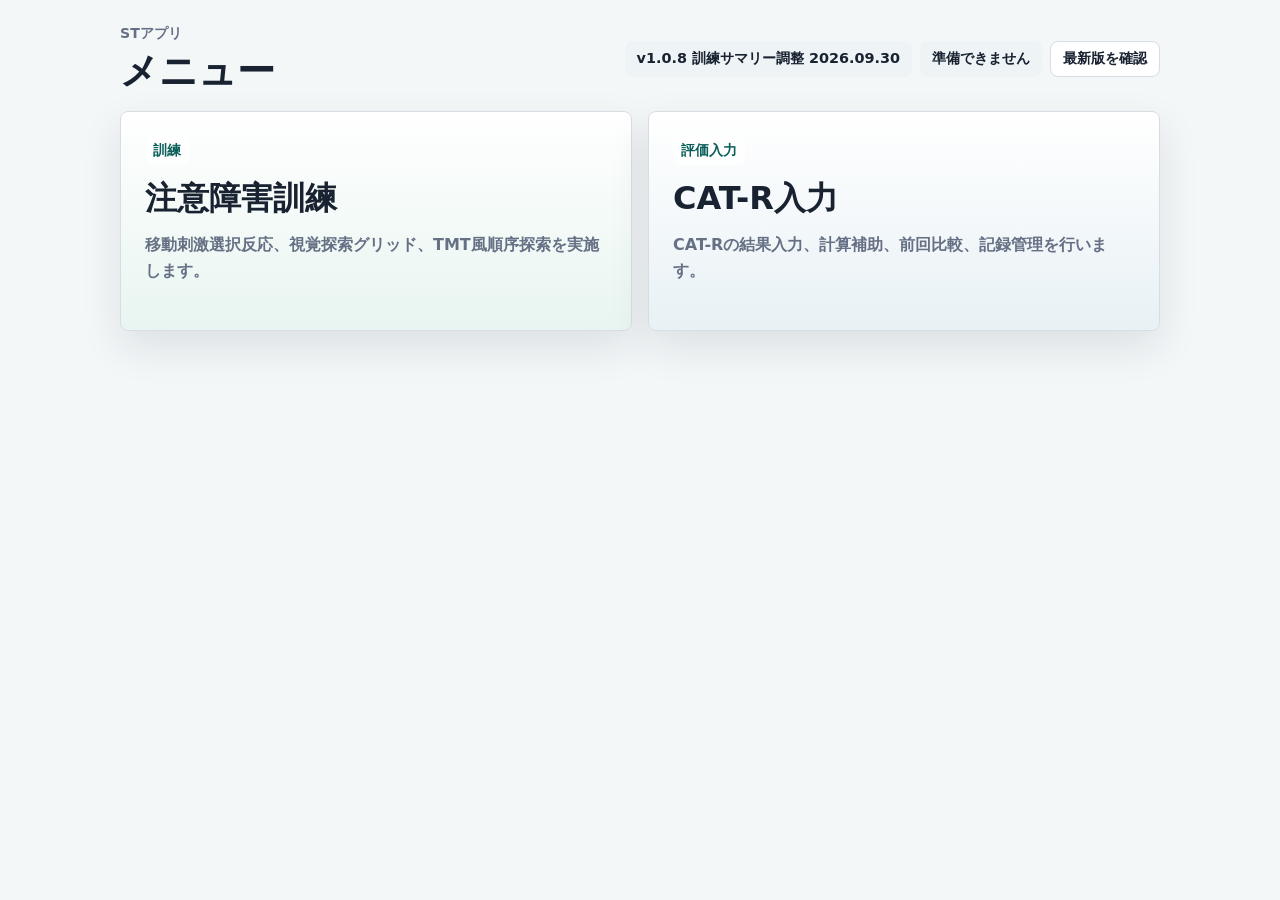
==== index.html @ 5bb5e6d0 "Publish ST app" ====
<!doctype html>
<html lang="ja">
  <head>
    <meta charset="utf-8">
    <meta name="viewport" content="width=device-width, initial-scale=1, viewport-fit=cover">
    <meta name="theme-color" content="#0f766e">
    <meta name="apple-mobile-web-app-capable" content="yes">
    <meta name="apple-mobile-web-app-title" content="STアプリ">
    <meta name="apple-mobile-web-app-status-bar-style" content="default">
    <meta name="description" content="STで使用する注意訓練と評価入力をまとめたローカルWebアプリ">
    <link rel="manifest" href="./manifest.webmanifest">
    <link rel="icon" href="./icon.svg" type="image/svg+xml">
    <link rel="apple-touch-icon" href="./icon.svg">
    <title>STアプリ</title>
    <link rel="stylesheet" href="./styles.css?v=st-suite-guidance-20260930-1">
  </head>
  <body>
    <div class="app-shell">
      <header class="app-header">
        <div>
          <p class="eyebrow">STアプリ</p>
          <h1>メニュー</h1>
        </div>
        <div class="status-area" aria-live="polite">
          <span id="app-version" class="status-pill">v1.0.8</span>
          <span id="offline-status" class="status-pill">オフライン確認中</span>
          <button id="update-app-button" type="button" class="secondary-action">最新版を確認</button>
        </div>
      </header>

      <main class="app-menu" aria-label="アプリ一覧">
        <a class="app-card app-card--attention" href="./st-attention-training-v0.1/index.html">
          <span class="app-card__tag">訓練</span>
          <strong>注意障害訓練</strong>
          <span>移動刺激選択反応、視覚探索グリッド、TMT風順序探索を実施します。</span>
        </a>

        <a class="app-card app-card--catr" href="./cat-r-input-app-v0.1/index.html">
          <span class="app-card__tag">評価入力</span>
          <strong>CAT-R入力</strong>
          <span>CAT-Rの結果入力、計算補助、前回比較、記録管理を行います。</span>
        </a>
      </main>
    </div>

    <script src="./version.js?v=st-suite-guidance-20260930-1"></script>
    <script src="./app.js?v=st-suite-guidance-20260930-1"></script>
  </body>
</html>
---- styles.css ----
:root {
  color-scheme: light;
  --bg: #f4f7f8;
  --panel: #ffffff;
  --text: #182230;
  --muted: #667085;
  --line: #d6dde3;
  --primary: #0f766e;
  --primary-strong: #0b5f59;
  --blue: #164b66;
  --blue-soft: #e8f1f5;
  --green-soft: #e8f5f1;
  --amber-soft: #fff4df;
  --shadow: 0 16px 40px rgba(24, 34, 48, 0.10);
  --radius: 8px;
}

* {
  box-sizing: border-box;
}

html {
  min-height: 100%;
  -webkit-text-size-adjust: 100%;
}

body {
  margin: 0;
  min-height: 100vh;
  min-height: 100dvh;
  background: var(--bg);
  color: var(--text);
  font-family: system-ui, -apple-system, BlinkMacSystemFont, "Segoe UI", sans-serif;
  letter-spacing: 0;
  overscroll-behavior: none;
}

button,
a {
  -webkit-tap-highlight-color: transparent;
  touch-action: manipulation;
}

button {
  border: 0;
  cursor: pointer;
  font: inherit;
}

button:focus-visible,
a:focus-visible {
  outline: 3px solid #f2b84b;
  outline-offset: 2px;
}

.app-shell {
  width: min(1040px, calc(100% - 32px));
  min-height: 100vh;
  min-height: 100dvh;
  margin: 0 auto;
  padding: max(24px, env(safe-area-inset-top)) max(0px, env(safe-area-inset-right)) max(24px, env(safe-area-inset-bottom)) max(0px, env(safe-area-inset-left));
}

.app-header {
  display: flex;
  align-items: center;
  justify-content: space-between;
  gap: 16px;
  margin-bottom: 18px;
}

.app-header h1 {
  margin: 0;
  font-size: clamp(1.8rem, 3vw, 2.5rem);
  line-height: 1.15;
}

.eyebrow {
  margin: 0 0 6px;
  color: var(--muted);
  font-size: 0.88rem;
  font-weight: 800;
}

.status-area {
  min-width: 0;
  display: flex;
  flex-wrap: wrap;
  align-items: center;
  justify-content: flex-end;
  gap: 8px;
}

.status-pill {
  display: inline-flex;
  min-height: 36px;
  align-items: center;
  padding: 0 12px;
  border-radius: var(--radius);
  background: #eef4f6;
  color: var(--text);
  font-size: 0.9rem;
  font-weight: 800;
  white-space: nowrap;
}

.secondary-action {
  min-height: 36px;
  padding: 0 12px;
  border: 1px solid var(--line);
  border-radius: var(--radius);
  background: #fff;
  color: var(--text);
  font-size: 0.9rem;
  font-weight: 800;
}

.secondary-action:hover {
  border-color: var(--primary);
}

.secondary-action:disabled {
  cursor: not-allowed;
  opacity: 0.55;
}

.app-menu {
  display: grid;
  grid-template-columns: repeat(2, minmax(0, 1fr));
  gap: 16px;
}

.app-card {
  min-width: 0;
  min-height: 220px;
  display: grid;
  align-content: start;
  gap: 14px;
  padding: 24px;
  border: 1px solid var(--line);
  border-radius: var(--radius);
  background: var(--panel);
  color: var(--text);
  text-decoration: none;
  box-shadow: var(--shadow);
}

.app-card:hover {
  border-color: var(--primary);
}

.app-card--attention {
  background: linear-gradient(180deg, #fff 0%, var(--green-soft) 100%);
}

.app-card--catr {
  background: linear-gradient(180deg, #fff 0%, var(--blue-soft) 100%);
}

.app-card__tag {
  width: fit-content;
  padding: 5px 8px;
  border-radius: var(--radius);
  background: rgba(255, 255, 255, 0.78);
  color: var(--primary-strong);
  font-size: 0.88rem;
  font-weight: 900;
}

.app-card strong {
  color: var(--text);
  font-size: clamp(1.45rem, 2.5vw, 2rem);
  line-height: 1.2;
}

.app-card span:last-child {
  color: var(--muted);
  font-size: 1rem;
  font-weight: 750;
  line-height: 1.65;
}

@media (max-width: 760px) {
  .app-shell {
    width: min(100% - 20px, 1040px);
    padding-top: max(16px, env(safe-area-inset-top));
    padding-bottom: max(16px, env(safe-area-inset-bottom));
  }

  .app-header {
    align-items: flex-start;
    flex-direction: column;
  }

  .status-area {
    width: 100%;
    justify-content: flex-start;
  }

  .app-menu {
    grid-template-columns: 1fr;
  }

  .app-card {
    min-height: 168px;
    padding: 18px;
  }
}
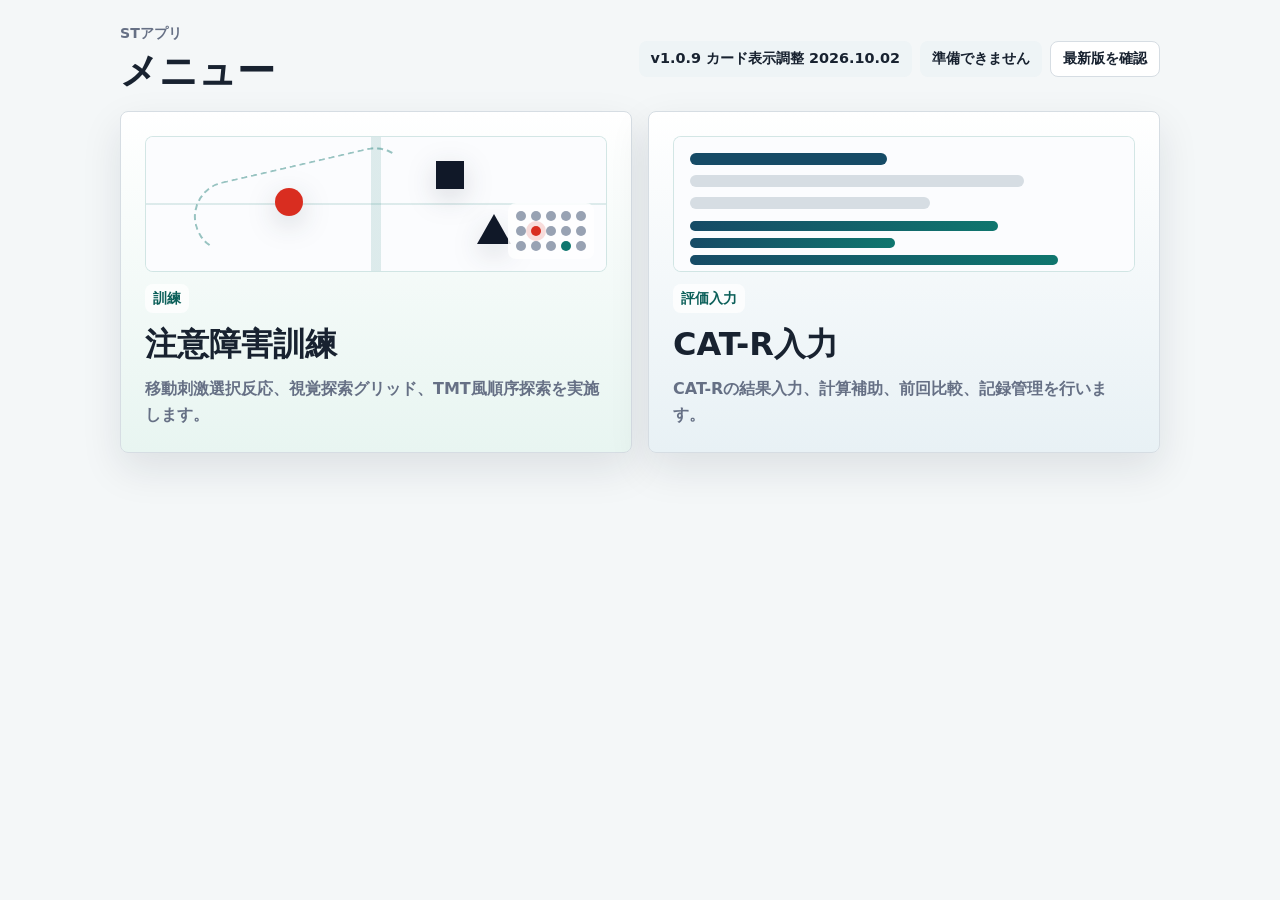
==== commit 9b3c6456: "Add task preview thumbnails" ====
--- a/index.html
+++ b/index.html
@@ -12,7 +12,7 @@
     <link rel="icon" href="./icon.svg" type="image/svg+xml">
     <link rel="apple-touch-icon" href="./icon.svg">
     <title>STアプリ</title>
-    <link rel="stylesheet" href="./styles.css?v=st-suite-guidance-20260930-1">
+    <link rel="stylesheet" href="./styles.css?v=st-suite-card-preview-20261002-1">
   </head>
   <body>
     <div class="app-shell">
@@ -22,7 +22,7 @@
           <h1>メニュー</h1>
         </div>
         <div class="status-area" aria-live="polite">
-          <span id="app-version" class="status-pill">v1.0.8</span>
+          <span id="app-version" class="status-pill">v1.0.9</span>
           <span id="offline-status" class="status-pill">オフライン確認中</span>
           <button id="update-app-button" type="button" class="secondary-action">最新版を確認</button>
         </div>
@@ -30,12 +30,38 @@
 
       <main class="app-menu" aria-label="アプリ一覧">
         <a class="app-card app-card--attention" href="./st-attention-training-v0.1/index.html">
+          <span class="app-card__preview app-card__preview--attention" aria-hidden="true">
+            <span class="preview-stage">
+              <span class="preview-path preview-path--motion"></span>
+              <span class="preview-shape preview-shape--target"></span>
+              <span class="preview-shape preview-shape--square"></span>
+              <span class="preview-shape preview-shape--triangle"></span>
+              <span class="preview-grid">
+                <span></span><span></span><span></span><span></span><span></span>
+                <span></span><span class="is-active"></span><span></span><span></span><span></span>
+                <span></span><span></span><span></span><span class="is-marked"></span><span></span>
+              </span>
+            </span>
+          </span>
           <span class="app-card__tag">訓練</span>
           <strong>注意障害訓練</strong>
           <span>移動刺激選択反応、視覚探索グリッド、TMT風順序探索を実施します。</span>
         </a>
 
         <a class="app-card app-card--catr" href="./cat-r-input-app-v0.1/index.html">
+          <span class="app-card__preview app-card__preview--catr" aria-hidden="true">
+            <span class="preview-report">
+              <span class="preview-report__header"></span>
+              <span class="preview-report__row"></span>
+              <span class="preview-report__row short"></span>
+              <span class="preview-chart">
+                <span style="--bar: 72%"></span>
+                <span style="--bar: 48%"></span>
+                <span style="--bar: 86%"></span>
+                <span style="--bar: 62%"></span>
+              </span>
+            </span>
+          </span>
           <span class="app-card__tag">評価入力</span>
           <strong>CAT-R入力</strong>
           <span>CAT-Rの結果入力、計算補助、前回比較、記録管理を行います。</span>
@@ -43,7 +69,7 @@
       </main>
     </div>
 
-    <script src="./version.js?v=st-suite-guidance-20260930-1"></script>
-    <script src="./app.js?v=st-suite-guidance-20260930-1"></script>
+    <script src="./version.js?v=st-suite-card-preview-20261002-1"></script>
+    <script src="./app.js?v=st-suite-card-preview-20261002-1"></script>
   </body>
 </html>
--- a/styles.css
+++ b/styles.css
@@ -132,10 +132,10 @@
 
 .app-card {
   min-width: 0;
-  min-height: 220px;
+  min-height: 320px;
   display: grid;
   align-content: start;
-  gap: 14px;
+  gap: 12px;
   padding: 24px;
   border: 1px solid var(--line);
   border-radius: var(--radius);
@@ -165,6 +165,144 @@
   color: var(--primary-strong);
   font-size: 0.88rem;
   font-weight: 900;
+}
+
+.app-card__preview {
+  min-width: 0;
+  display: block;
+  height: 136px;
+  overflow: hidden;
+  border: 1px solid rgba(15, 118, 110, 0.18);
+  border-radius: var(--radius);
+  background: rgba(255, 255, 255, 0.72);
+}
+
+.preview-stage {
+  position: relative;
+  display: block;
+  width: 100%;
+  height: 100%;
+  background:
+    linear-gradient(90deg, transparent 49%, rgba(15, 118, 110, 0.13) 49% 51%, transparent 51%),
+    linear-gradient(0deg, transparent 49%, rgba(15, 118, 110, 0.13) 49% 51%, transparent 51%),
+    #fbfcfe;
+}
+
+.preview-path {
+  position: absolute;
+  border: 2px dashed rgba(15, 118, 110, 0.42);
+  border-color: rgba(15, 118, 110, 0.42) transparent transparent rgba(15, 118, 110, 0.42);
+  border-radius: 999px;
+}
+
+.preview-path--motion {
+  left: 10%;
+  top: 20%;
+  width: 48%;
+  height: 54%;
+  transform: rotate(-13deg);
+}
+
+.preview-shape {
+  position: absolute;
+  display: block;
+  width: 28px;
+  height: 28px;
+  filter: drop-shadow(0 8px 14px rgba(24, 34, 48, 0.18));
+}
+
+.preview-shape--target {
+  left: 28%;
+  top: 38%;
+  border-radius: 999px;
+  background: #d92d20;
+}
+
+.preview-shape--square {
+  left: 63%;
+  top: 18%;
+  background: #101828;
+}
+
+.preview-shape--triangle {
+  left: 72%;
+  top: 57%;
+  width: 0;
+  height: 0;
+  border-right: 17px solid transparent;
+  border-bottom: 30px solid #101828;
+  border-left: 17px solid transparent;
+}
+
+.preview-grid {
+  position: absolute;
+  right: 12px;
+  bottom: 12px;
+  display: grid;
+  grid-template-columns: repeat(5, 10px);
+  gap: 5px;
+  padding: 8px;
+  border-radius: var(--radius);
+  background: rgba(255, 255, 255, 0.84);
+}
+
+.preview-grid span {
+  width: 10px;
+  height: 10px;
+  border-radius: 999px;
+  background: #98a2b3;
+}
+
+.preview-grid .is-active {
+  background: #d92d20;
+  box-shadow: 0 0 0 5px rgba(217, 45, 32, 0.16);
+}
+
+.preview-grid .is-marked {
+  background: var(--primary);
+}
+
+.preview-report {
+  display: grid;
+  gap: 10px;
+  height: 100%;
+  padding: 16px;
+  background: #fbfcfe;
+}
+
+.preview-report__header,
+.preview-report__row {
+  display: block;
+  height: 12px;
+  border-radius: 999px;
+  background: #d6dde3;
+}
+
+.preview-report__header {
+  width: 46%;
+  background: #164b66;
+}
+
+.preview-report__row {
+  width: 78%;
+}
+
+.preview-report__row.short {
+  width: 56%;
+}
+
+.preview-chart {
+  display: grid;
+  gap: 7px;
+  margin-top: 2px;
+}
+
+.preview-chart span {
+  display: block;
+  width: var(--bar);
+  height: 10px;
+  border-radius: 999px;
+  background: linear-gradient(90deg, #164b66, #0f766e);
 }
 
 .app-card strong {
@@ -205,4 +343,8 @@
     min-height: 168px;
     padding: 18px;
   }
-}
+
+  .app-card__preview {
+    height: 118px;
+  }
+}
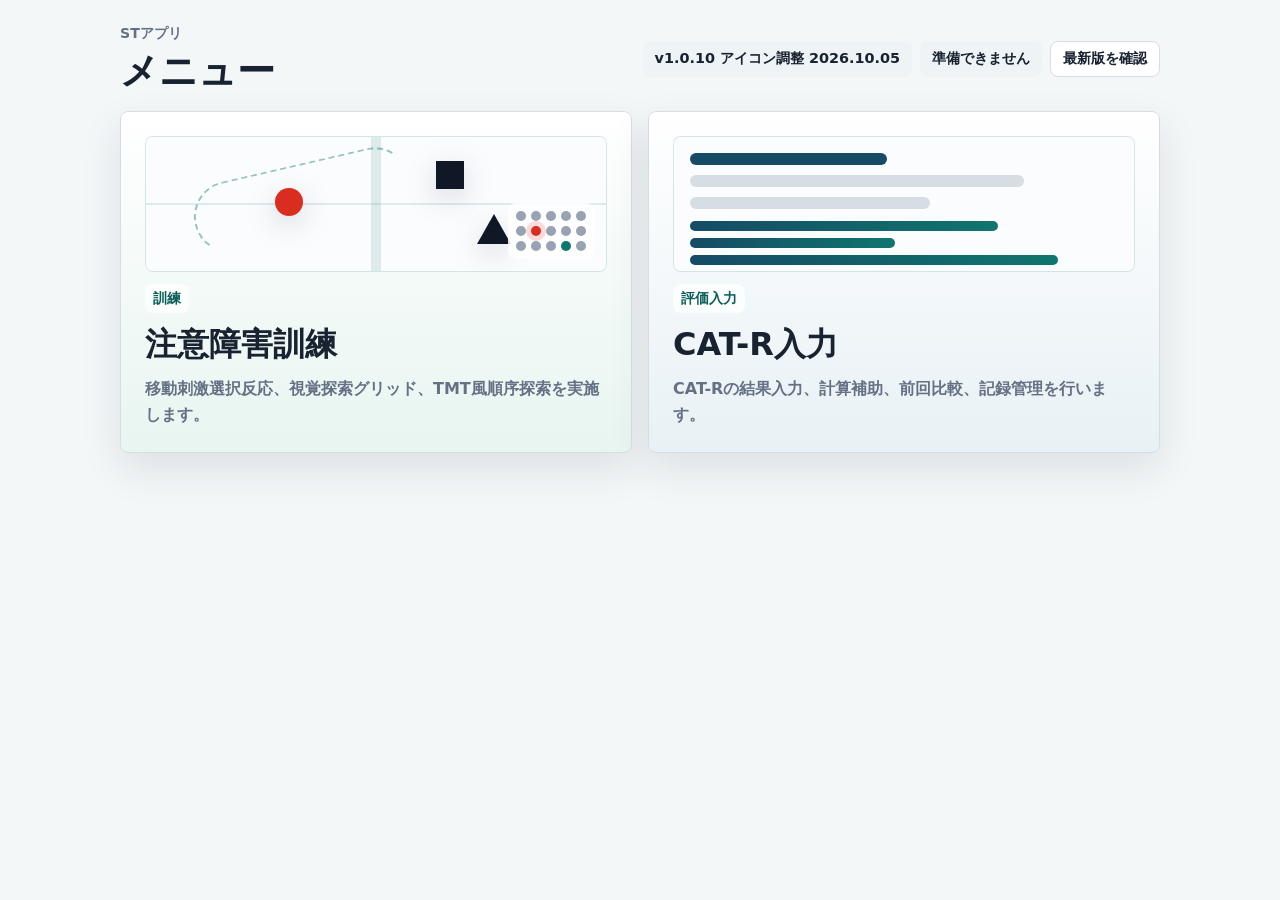
==== commit 86639bbc: "Add iPad PNG app icons" ====
--- a/index.html
+++ b/index.html
@@ -10,9 +10,10 @@
     <meta name="description" content="STで使用する注意訓練と評価入力をまとめたローカルWebアプリ">
     <link rel="manifest" href="./manifest.webmanifest">
     <link rel="icon" href="./icon.svg" type="image/svg+xml">
-    <link rel="apple-touch-icon" href="./icon.svg">
+    <link rel="icon" href="./icon-192.png" sizes="192x192" type="image/png">
+    <link rel="apple-touch-icon" sizes="180x180" href="./apple-touch-icon.png">
     <title>STアプリ</title>
-    <link rel="stylesheet" href="./styles.css?v=st-suite-card-preview-20261002-1">
+    <link rel="stylesheet" href="./styles.css?v=st-suite-icon-png-20261005-1">
   </head>
   <body>
     <div class="app-shell">
@@ -22,7 +23,7 @@
           <h1>メニュー</h1>
         </div>
         <div class="status-area" aria-live="polite">
-          <span id="app-version" class="status-pill">v1.0.9</span>
+          <span id="app-version" class="status-pill">v1.0.10</span>
           <span id="offline-status" class="status-pill">オフライン確認中</span>
           <button id="update-app-button" type="button" class="secondary-action">最新版を確認</button>
         </div>
@@ -69,7 +70,7 @@
       </main>
     </div>
 
-    <script src="./version.js?v=st-suite-card-preview-20261002-1"></script>
-    <script src="./app.js?v=st-suite-card-preview-20261002-1"></script>
+    <script src="./version.js?v=st-suite-icon-png-20261005-1"></script>
+    <script src="./app.js?v=st-suite-icon-png-20261005-1"></script>
   </body>
 </html>
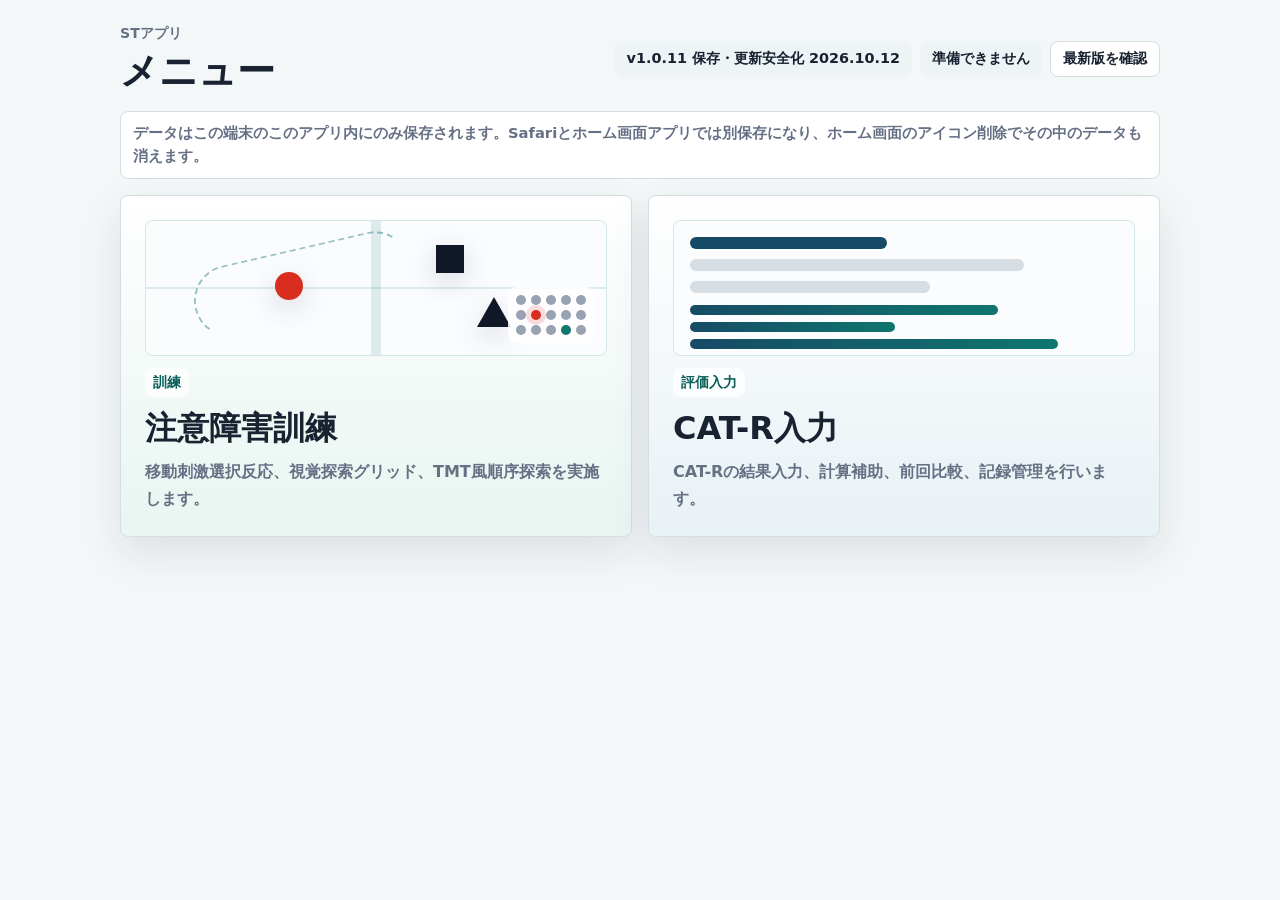
==== commit 8160c7c0: "Fix offline storage and update safety" ====
--- a/index.html
+++ b/index.html
@@ -13,7 +13,7 @@
     <link rel="icon" href="./icon-192.png" sizes="192x192" type="image/png">
     <link rel="apple-touch-icon" sizes="180x180" href="./apple-touch-icon.png">
     <title>STアプリ</title>
-    <link rel="stylesheet" href="./styles.css?v=st-suite-icon-png-20261005-1">
+    <link rel="stylesheet" href="./styles.css?v=st-suite-storage-update-20261012-1">
   </head>
   <body>
     <div class="app-shell">
@@ -28,6 +28,8 @@
           <button id="update-app-button" type="button" class="secondary-action">最新版を確認</button>
         </div>
       </header>
+
+      <p class="storage-note">データはこの端末のこのアプリ内にのみ保存されます。Safariとホーム画面アプリでは別保存になり、ホーム画面のアイコン削除でその中のデータも消えます。</p>
 
       <main class="app-menu" aria-label="アプリ一覧">
         <a class="app-card app-card--attention" href="./st-attention-training-v0.1/index.html">
@@ -70,7 +72,7 @@
       </main>
     </div>
 
-    <script src="./version.js?v=st-suite-icon-png-20261005-1"></script>
-    <script src="./app.js?v=st-suite-icon-png-20261005-1"></script>
+    <script src="./version.js?v=st-suite-storage-update-20261012-1"></script>
+    <script src="./app.js?v=st-suite-storage-update-20261012-1"></script>
   </body>
 </html>
--- a/styles.css
+++ b/styles.css
@@ -124,6 +124,18 @@
   opacity: 0.55;
 }
 
+.storage-note {
+  margin: 0 0 16px;
+  padding: 10px 12px;
+  border: 1px solid var(--line);
+  border-radius: var(--radius);
+  background: #fff;
+  color: var(--muted);
+  font-size: 0.92rem;
+  font-weight: 700;
+  line-height: 1.55;
+}
+
 .app-menu {
   display: grid;
   grid-template-columns: repeat(2, minmax(0, 1fr));
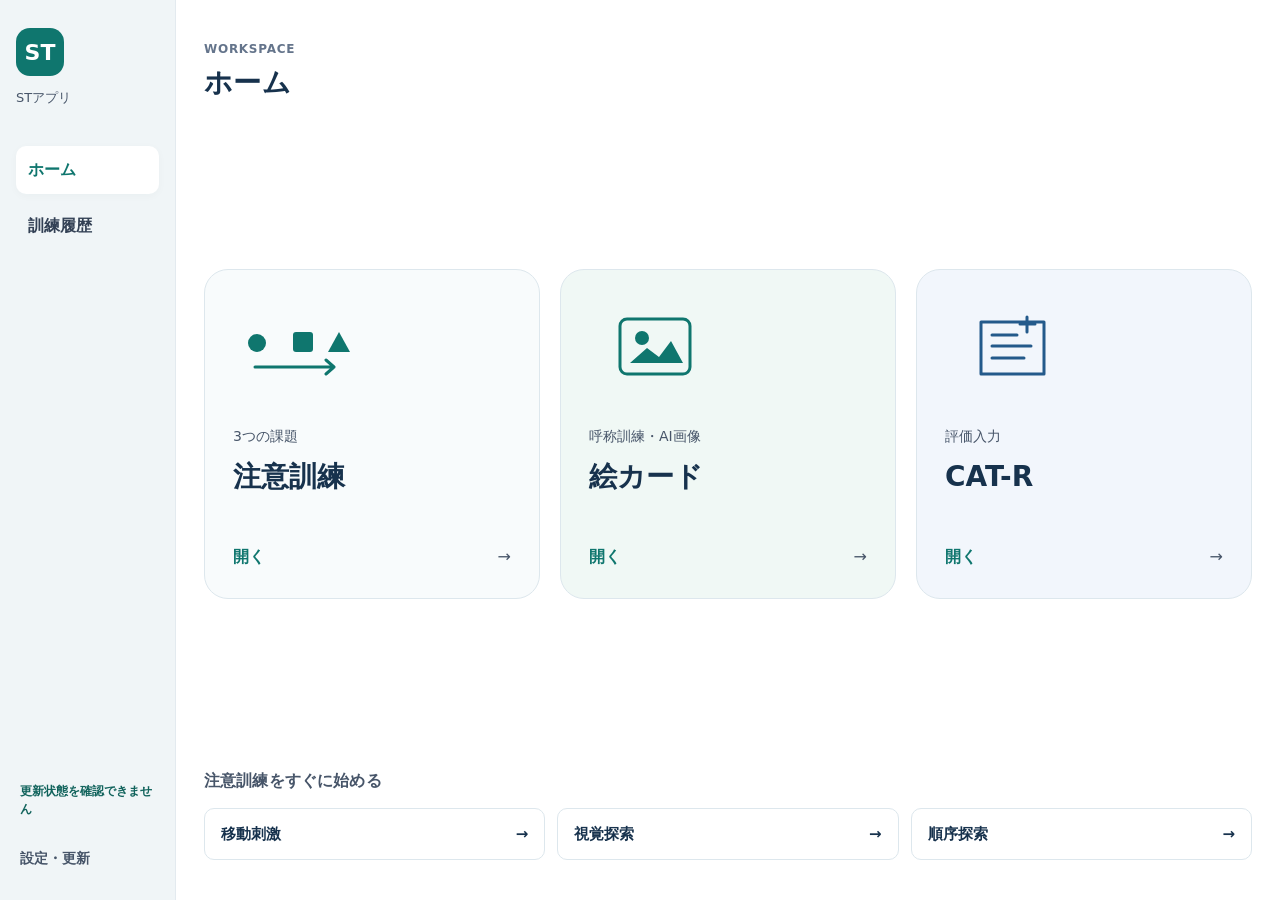
==== commit 93e2aa48: "Publish v1.3.0 with 762 naming cards and CAT-R recording support" ====
--- a/index.html
+++ b/index.html
@@ -13,66 +13,15 @@
     <link rel="icon" href="./icon-192.png" sizes="192x192" type="image/png">
     <link rel="apple-touch-icon" sizes="180x180" href="./apple-touch-icon.png">
     <title>STアプリ</title>
-    <link rel="stylesheet" href="./styles.css?v=st-suite-storage-update-20261012-1">
-  </head>
-  <body>
-    <div class="app-shell">
-      <header class="app-header">
-        <div>
-          <p class="eyebrow">STアプリ</p>
-          <h1>メニュー</h1>
-        </div>
-        <div class="status-area" aria-live="polite">
-          <span id="app-version" class="status-pill">v1.0.10</span>
-          <span id="offline-status" class="status-pill">オフライン確認中</span>
-          <button id="update-app-button" type="button" class="secondary-action">最新版を確認</button>
-        </div>
-      </header>
+    <link rel="stylesheet" href="./styles.css?v=workspace-120-review-1">
+  <link rel="stylesheet" href="./clinical-ui.css">
+<link rel="stylesheet" href="./workspace.css"></head>
+  <body data-app="home" data-workspace="v2"><div class="h-app"><aside class="h-rail"><a href="./index.html" class="h-brand" aria-label="STアプリのホームへ">ST</a><span class="h-app-name">STアプリ</span><nav class="h-navigation" aria-label="アプリ内ナビゲーション"><a href="./index.html" aria-current="page">ホーム</a><a href="./st-attention-training-v0.1/index.html?view=history">訓練履歴</a></nav><div class="h-rail-bottom"><span id="offline-status" class="status-pill">オフライン確認中</span><button type="button" class="h-settings-button" data-h-settings>設定・更新</button></div></aside><main class="h-content" id="workspace-content"><div class="app-shell"><header class="h-page-header"><div><p class="eyebrow">WORKSPACE</p><h1>ホーム</h1></div></header><div class="h-home-menu app-menu" aria-label="訓練と評価"><a class="app-card app-card--motion" href="./st-attention-training-v0.1/index.html"><span class="app-card__preview" aria-hidden="true"><svg viewbox="0 0 140 80"><circle cx="24" cy="36" r="9"></circle><rect x="60" y="25" width="20" height="20" rx="3"></rect><path d="M95 45l11-20 11 20z"></path><path d="M22 60h79m-8-7 8 7-8 7" class="icon-line"></path></svg></span><span class="h-menu-sub">3つの課題</span><strong>注意訓練</strong><span class="h-menu-open">開く <span aria-hidden="true">→</span></span></a><a class="app-card app-card--picture" href="./picture-card-training/index.html"><span class="app-card__preview" aria-hidden="true"><svg viewbox="0 0 140 80"><rect x="31" y="12" width="70" height="55" rx="7" class="icon-line"></rect><circle cx="53" cy="31" r="7"></circle><path d="M41 56l17-15 12 9 12-16 12 22z"></path></svg></span><span class="h-menu-sub">呼称訓練・AI画像</span><strong>絵カード</strong><span class="h-menu-open">開く <span aria-hidden="true">→</span></span></a><a class="app-card app-card--catr" href="./cat-r-input-app-v0.1/index.html"><span class="app-card__preview" aria-hidden="true"><svg viewbox="0 0 140 80"><path d="M36 15h63v52H36zM47 28h25M47 39h39M47 51h32" class="icon-line"></path><path d="M82 10v15M75 17h15" class="icon-line"></path></svg></span><span class="h-menu-sub">評価入力</span><strong>CAT-R</strong><span class="h-menu-open">開く <span aria-hidden="true">→</span></span></a></div><section class="h-quick-start"><h2>注意訓練をすぐに始める</h2><a href="./st-attention-training-v0.1/index.html?task=motion">移動刺激<span aria-hidden="true"> →</span></a><a href="./st-attention-training-v0.1/index.html?task=grid">視覚探索<span aria-hidden="true"> →</span></a><a href="./st-attention-training-v0.1/index.html?task=tmt">順序探索<span aria-hidden="true"> →</span></a></section></div></main></div>
+    
 
-      <p class="storage-note">データはこの端末のこのアプリ内にのみ保存されます。Safariとホーム画面アプリでは別保存になり、ホーム画面のアイコン削除でその中のデータも消えます。</p>
+    <dialog class="h-settings" id="workspace-settings"><header><h2>設定と更新</h2><button type="button" data-h-close-settings>閉じる</button></header><h2>アプリ情報</h2>      <p class="storage-note">データはこの端末のこのアプリ内にのみ保存されます。Safariとホーム画面アプリでは別保存になり、ホーム画面のアイコン削除でその中のデータも消えます。</p><span id="app-version">版を確認中</span><button id="update-app-button" type="button" class="secondary-action">最新版を確認</button><section aria-label="個人公開候補の利用案内"><h2>このアプリについて</h2><p>個人制作・無料のST訓練支援アプリです。病院・法人の公式アプリではありません。医療専門職の適切な判断のもとで使用してください。</p><p>絵カードはAI生成画像をSTが内容確認した教材です。制作・公開候補：ptmuradai-cyber。標準化検査や治療効果を保証するものではありません。</p><p>CAT-R入力は非公式の記録・計算補助です。公式の検査用紙・刺激・音源は含みません。自動の正常／異常判定は行いません。検査の実施・採点は正式な資料と手順に従ってください。修正正答率は算出済みの値を手入力します。</p><p>氏名・生年月日・カルテ番号を入力しないでください。履歴は端末内保存で自動送信しません。再配布ライセンス・問い合わせ窓口は未設定です。MIT・CC等を付与していません。</p></section></dialog><script src="./version.js?v=workspace-120-review-1"></script>
+    <script src="./pwa-update.js?v=workspace-120-review-1"></script>
+    <script src="./app.js?v=workspace-120-review-1"></script>
+  <script src="./workspace.js"></script></body>
+</html>
 
-      <main class="app-menu" aria-label="アプリ一覧">
-        <a class="app-card app-card--attention" href="./st-attention-training-v0.1/index.html">
-          <span class="app-card__preview app-card__preview--attention" aria-hidden="true">
-            <span class="preview-stage">
-              <span class="preview-path preview-path--motion"></span>
-              <span class="preview-shape preview-shape--target"></span>
-              <span class="preview-shape preview-shape--square"></span>
-              <span class="preview-shape preview-shape--triangle"></span>
-              <span class="preview-grid">
-                <span></span><span></span><span></span><span></span><span></span>
-                <span></span><span class="is-active"></span><span></span><span></span><span></span>
-                <span></span><span></span><span></span><span class="is-marked"></span><span></span>
-              </span>
-            </span>
-          </span>
-          <span class="app-card__tag">訓練</span>
-          <strong>注意障害訓練</strong>
-          <span>移動刺激選択反応、視覚探索グリッド、TMT風順序探索を実施します。</span>
-        </a>
-
-        <a class="app-card app-card--catr" href="./cat-r-input-app-v0.1/index.html">
-          <span class="app-card__preview app-card__preview--catr" aria-hidden="true">
-            <span class="preview-report">
-              <span class="preview-report__header"></span>
-              <span class="preview-report__row"></span>
-              <span class="preview-report__row short"></span>
-              <span class="preview-chart">
-                <span style="--bar: 72%"></span>
-                <span style="--bar: 48%"></span>
-                <span style="--bar: 86%"></span>
-                <span style="--bar: 62%"></span>
-              </span>
-            </span>
-          </span>
-          <span class="app-card__tag">評価入力</span>
-          <strong>CAT-R入力</strong>
-          <span>CAT-Rの結果入力、計算補助、前回比較、記録管理を行います。</span>
-        </a>
-      </main>
-    </div>
-
-    <script src="./version.js?v=st-suite-storage-update-20261012-1"></script>
-    <script src="./app.js?v=st-suite-storage-update-20261012-1"></script>
-  </body>
-</html>
--- a/styles.css
+++ b/styles.css
@@ -138,7 +138,7 @@
 
 .app-menu {
   display: grid;
-  grid-template-columns: repeat(2, minmax(0, 1fr));
+  grid-template-columns: repeat(3, minmax(0, 1fr));
   gap: 16px;
 }
 
@@ -360,3 +360,10 @@
     height: 118px;
   }
 }
+
+/* Integrated home: five direct entries, with the existing history entry retained. */
+.compact-preview{display:flex;align-items:center;justify-content:center;font-size:32px;font-weight:700;letter-spacing:4px;min-height:70px;height:70px;color:var(--primary)}
+.app-card{min-height:230px;padding:20px;gap:8px}.history-entry a{display:inline-flex;align-items:center;min-height:44px}
+@media(min-width:900px) and (orientation:landscape){.app-menu{grid-template-columns:repeat(3,minmax(0,1fr))}.app-card{min-height:200px;padding:16px}.compact-preview{height:54px;min-height:54px}.app-card strong{font-size:22px}}
+
+.app-card--grid .compact-preview{font-size:24px;letter-spacing:1px;white-space:nowrap}
--- a/clinical-ui.css
+++ b/clinical-ui.css
@@ -0,0 +1,190 @@
+/* Shared clinical UI. Screen-only: existing report/print layouts remain authoritative.
+   Skills: aids-pwa / aids-visual-review. Shared tokens retained; navy/teal are accents. */
+@media screen {
+  :root {
+    --ui-bg:#f5f7fb; --ui-surface:#fff; --ui-text:#172033; --ui-muted:#475569;
+    --ui-border:#d9e2eb; --ui-control:#64748b; --ui-primary:#0f766e; --ui-navy:#17324d;
+    --ui-blue:#1d4ed8; --ui-soft:#eff7f6; --ui-radius:16px;
+    --bg:var(--ui-bg); --panel:#fff; --surface:#fff; --surface-soft:#f3f7fa;
+    --text:var(--ui-text); --ink:var(--ui-text); --muted:var(--ui-muted);
+    --line:var(--ui-border); --primary:var(--ui-primary); --primary-strong:#0b5f59;
+    --blue-dark:var(--ui-navy); --input:#fff; --calc:#f1f5f9;
+    --shadow:0 4px 18px #17324d08; --radius:12px;
+    font-family:system-ui,-apple-system,"Hiragino Sans","Yu Gothic",sans-serif;
+  }
+  html,body {background:var(--ui-bg);color:var(--ui-text)}
+  body {font-family:system-ui,-apple-system,"Hiragino Sans","Yu Gothic",sans-serif;font-size:17px;line-height:1.6;letter-spacing:0}
+  .app-shell {max-width:1200px;width:calc(100% - 48px);margin:0 auto;padding:24px 0 40px}
+  h1,h2,h3 {color:var(--ui-navy);line-height:1.35;letter-spacing:.01em}
+  h1 {font-size:30px;font-weight:750;margin:0} h2 {font-size:23px} h3 {font-size:19px}
+  p {line-height:1.65} .eyebrow {font-size:13px;font-weight:650;color:var(--ui-primary);margin:0 0 6px}
+  .app-header,.topbar {gap:20px;margin-bottom:24px;padding:0;align-items:center;flex-wrap:wrap}
+  .ui-subtitle {color:var(--ui-muted);font-size:16px;margin:8px 0 0}
+  a {color:var(--ui-primary);text-underline-offset:4px}
+  button:not([data-grid-id]):not([data-tmt-id]),.secondary-action,.primary-action,.icon-button {font:inherit;min-height:48px;border-radius:10px;font-weight:650;box-shadow:none;touch-action:manipulation;white-space:normal}
+  button:not([data-grid-id]):not([data-tmt-id]) {padding:10px 18px}
+  .secondary-action,.icon-button.secondary,.text-button {background:#fff;border:1px solid var(--ui-border);color:var(--ui-navy);text-decoration:none;display:inline-flex;align-items:center;justify-content:center;gap:8px;padding:10px 16px}
+  .primary-action,.primary,.icon-button:not(.secondary) {background:var(--ui-primary);color:#fff;border:1px solid var(--ui-primary)}
+  button:disabled {cursor:not-allowed;opacity:.48}
+  button:focus-visible,a:focus-visible,summary:focus-visible,input:focus-visible,select:focus-visible,textarea:focus-visible {outline:3px solid var(--ui-blue);outline-offset:3px}
+  .segmented label:has(input:focus-visible) span {outline:3px solid var(--ui-blue);outline-offset:3px}
+  input:not([type=checkbox]):not([type=radio]):not([type=range]),select,textarea {font:inherit;color:var(--ui-text);border:1px solid var(--ui-control);border-radius:8px;background:#fff;min-width:0;max-width:100%;min-height:46px;padding:9px 12px;box-sizing:border-box}
+  input[readonly],textarea[readonly] {background:#f1f5f9!important;color:var(--ui-muted)}
+  input[type=range] {accent-color:var(--ui-primary)}
+  input[type=checkbox],input[type=radio] {accent-color:var(--ui-primary)}
+  .header-tools,.status-area,.top-actions,.app-status,.update {display:flex;gap:10px;align-items:center;flex-wrap:wrap;min-width:0}
+  #offline-status,#offlineStatusLabel {font-size:13px;color:#11635c;background:#edf6f3;border:0;border-radius:999px;padding:7px 12px;min-height:30px;overflow-wrap:anywhere;white-space:normal;max-width:100%}
+  .ui-utility {display:flex;justify-content:flex-end;align-items:center;gap:12px;margin-bottom:18px;flex-wrap:wrap}
+  .ui-info {position:relative;border:0;padding:0;background:transparent;max-width:100%;font-size:15px;z-index:20}
+  .ui-info>summary {list-style:none;cursor:pointer;min-height:44px;display:flex;align-items:center;justify-content:center;gap:8px;padding:8px 14px;border:1px solid var(--ui-border);border-radius:10px;background:white;color:var(--ui-navy);font-weight:650}
+  .ui-info>summary::after {content:'⌄';font-size:17px} .ui-info>summary::-webkit-details-marker {display:none}
+  .ui-info[open]>summary {border-color:var(--ui-primary);color:var(--ui-primary)}
+  .ui-info-body {position:absolute;right:0;top:calc(100% + 10px);width:min(420px,calc(100vw - 40px));max-height:70dvh;overflow:auto;background:#fff;border:1px solid var(--ui-border);border-radius:16px;padding:22px;box-shadow:0 16px 48px #17324d24;text-align:left;line-height:1.7}
+  .ui-info-body h2 {font-size:18px;margin:0 0 12px}.ui-info-body>span {display:block;font-size:14px;margin-bottom:12px;color:var(--ui-muted)}
+  .ui-info-body button,.ui-info-body a {margin:6px 4px 6px 0;font-size:15px}
+  .ui-info-body .storage-note,.ui-info-body .privacy,.ui-info-body .panel-note {margin:10px 0;padding:0;background:none;border:0;font-size:14px;color:var(--ui-muted);font-weight:400}
+  .ui-section-title {display:flex;align-items:baseline;justify-content:space-between;gap:12px;margin:28px 0 16px}.ui-section-title h2 {font-size:20px;margin:0}.ui-section-title>span {font-size:14px;color:var(--ui-muted)}
+  .ui-history,.ui-material-info {background:#fff;border:1px solid var(--ui-border);border-radius:12px;padding:0;margin:20px 0;color:var(--ui-muted)}
+  .ui-history>summary,.ui-material-info>summary {cursor:pointer;min-height:48px;padding:12px 18px;color:var(--ui-navy);font-weight:650}
+  .ui-material-info {background:transparent;border:0;margin:8px 0 16px;font-size:14px}.ui-material-info>summary {padding:4px 0;min-height:44px}
+  .ui-history .result-section {border:0;box-shadow:none}.ui-history .result-panel {padding:16px;border:0}
+  table {font-size:15px} th {font-size:14px;color:var(--ui-navy);background:#f1f5f9;font-weight:650} td {font-size:15px;line-height:1.6} td,th {padding:12px 14px}
+  .table-wrap,.result-table-wrap {border:1px solid var(--ui-border);border-radius:10px;overflow:auto;background:white;max-width:100%}
+  .result-section,.result-panel,.settings-panel,.panel {box-shadow:none;background:#fff;border:1px solid var(--ui-border);border-radius:var(--ui-radius)}
+  .summary-grid,.summary-cards,.stats {gap:14px}.stat,.summary-card,.summary-item {background:white;border:1px solid var(--ui-border);border-radius:12px;padding:18px}
+  .summary-card strong,.stat strong {font-variant-numeric:tabular-nums;color:var(--ui-navy)}
+  .result-context,.panel-note {color:var(--ui-muted);font-size:15px;line-height:1.65}
+  .result-actions {display:flex;flex-wrap:wrap;gap:8px}.result-actions button,.result-actions a {font-size:15px;min-height:44px}
+  /* Home */
+  body[data-app=home] .app-shell {padding-top:36px}
+  body[data-app=home] .app-header {align-items:flex-start;margin-bottom:32px}
+  body[data-app=home] h1 {font-size:34px;letter-spacing:.01em}
+  body[data-app=home] .status-area {justify-content:flex-end;flex:1}
+  body[data-app=home] .app-menu {grid-template-columns:repeat(3,minmax(0,1fr));gap:20px}
+  body[data-app=home] .app-card {background:#fff;box-shadow:none;border:1px solid var(--ui-border);border-radius:16px;padding:24px;gap:10px;min-height:240px;position:relative}
+  body[data-app=home] .app-card::after {content:'↗';position:absolute;right:22px;top:20px;color:var(--ui-primary);font-size:22px}
+  body[data-app=home] .app-card:hover {border-color:var(--ui-primary);background:#fafdfe}
+  body[data-app=home] .app-card__preview {display:flex;align-items:center;justify-content:flex-start;height:76px;min-height:76px;background:transparent;border:0;border-radius:0}
+  .app-card__preview svg {width:140px;height:80px;fill:#0f766e}.app-card__preview svg .icon-line {fill:none;stroke:#0f766e;stroke-width:3;stroke-linecap:round;stroke-linejoin:round}.app-card__preview svg text {fill:#fff;text-anchor:middle;font-size:14px;font-weight:700}
+  body[data-app=home] .app-card--catr svg {fill:#245a8b}.app-card--catr svg .icon-line {stroke:#245a8b}
+  body[data-app=home] .app-card__tag {font-size:12px;color:var(--ui-primary);background:transparent;padding:0;letter-spacing:.08em}
+  body[data-app=home] .app-card strong {font-size:22px;color:var(--ui-navy);line-height:1.4}
+  body[data-app=home] .app-card span:last-child {font-size:16px;color:var(--ui-muted);line-height:1.6;font-weight:400}
+  .history-entry {margin-top:24px}.history-entry a {font-weight:650;font-size:15px}
+  /* Attention: clean condition cards, compact date row, consistent results. */
+  body[data-app=attention] .settings-grid {grid-template-columns:repeat(2,minmax(0,1fr));gap:20px;align-items:start}
+  body[data-app=attention] .settings-panel {padding:20px;margin:0;min-width:0}
+  body[data-app=attention] .settings-panel legend {font-size:18px;font-weight:700;color:var(--ui-navy);padding:0 6px}
+  body[data-app=attention] .user-panel {grid-column:1/-1;display:grid;grid-template-columns:minmax(0,1fr) auto;align-items:end;gap:16px}
+  body[data-app=attention] .datetime-field {margin:0;max-width:600px}.datetime-controls {display:grid;grid-template-columns:minmax(0,1fr) minmax(0,.6fr);gap:10px;width:100%;max-width:100%}
+  body[data-app=attention] .full-width-action {width:auto;min-width:150px}
+  body[data-app=attention] .range-field {grid-template-columns:minmax(0,1fr) 82px minmax(44px,max-content);align-items:center;gap:10px}
+  body[data-app=attention] .range-field>span:first-child {grid-column:1/-1;font-size:15px;color:var(--ui-muted)}
+  body[data-app=attention] .range-field>input[type=range] {width:100%;min-width:0;grid-column:1}
+  body[data-app=attention] .range-field>input[type=number] {width:100%;grid-column:2;text-align:center}
+  body[data-app=attention] .range-field .unit {grid-column:3;white-space:normal;font-size:14px;max-width:100%}
+  body[data-app=attention] .segmented {gap:6px}.segmented span {background:#f8fafc;min-height:46px;font-size:15px;border-radius:8px}
+  body[data-app=attention] .segmented input:checked+span {color:#0b5f59;border-color:#0f766e;background:#e7f4f1;box-shadow:inset 0 0 0 1px #0f766e;font-weight:700}
+  body[data-app=attention] .settings-actions {grid-column:1/-1;display:flex;justify-content:flex-end;padding:16px 0;position:sticky;bottom:0;background:linear-gradient(0deg,#f5f7fb 80%,#f5f7fb00);z-index:5}
+  body[data-app=attention] .settings-actions .primary-action {min-width:220px;min-height:54px;font-size:18px}
+  body[data-app=attention] .training-bar {box-shadow:none;border-radius:12px;padding:12px 16px;background:#fff;gap:12px}
+  body[data-app=attention] .training-bar h2 {font-size:20px}.training-stats {font-size:15px}
+  body[data-app=attention]:has(.training-screen.is-active,.grid-training-screen.is-active,.tmt-training-screen.is-active) .ui-utility {display:none}
+  /* CAT-R retains its table structure, evaluation content and print layout. */
+  body[data-app=catr] .topbar h1 {font-size:30px}body[data-app=catr] .top-actions {gap:8px}
+  body[data-app=catr] .tabs {display:flex;background:#eaf0f5;padding:5px;border-radius:12px;border:0;gap:4px;margin:20px 0}
+  body[data-app=catr] .tab {flex:1;border:0;background:transparent;color:var(--ui-muted);border-radius:9px;min-height:46px}
+  body[data-app=catr] .tab.is-active {background:#fff;color:var(--ui-primary);box-shadow:0 1px 4px #1720330d}
+  body[data-app=catr] .patient-panel {padding:20px;margin-bottom:20px}.ui-id-note {margin:0 0 12px;font-size:14px;color:var(--ui-muted)}
+  body[data-app=catr] .patient-grid {grid-template-columns:minmax(240px,2fr) minmax(80px,.6fr) minmax(160px,1fr) minmax(110px,.8fr);gap:16px;align-items:end}
+  body[data-app=catr] .patient-grid label {font-size:14px;color:var(--ui-muted);line-height:1.5}
+  body[data-app=catr] .id-field {grid-column:auto}
+  body[data-app=catr] .input-table {min-width:880px;font-size:15px;background:#fff}
+  body[data-app=catr] .input-table th {background:#f1f5f9;color:var(--ui-navy);padding:14px;font-size:14px;border-color:var(--ui-border)}
+  body[data-app=catr] .input-table td {padding:10px 12px;font-size:15px;border-color:var(--ui-border)}
+  body[data-app=catr] .input-table input {font-size:17px;min-height:46px;background:#fff}
+  body[data-app=catr] .result-table td,body[data-app=catr] .result-table th {font-size:15px}
+  body[data-app=catr] .section-head {gap:16px;flex-wrap:wrap}.data-actions {flex-wrap:wrap;gap:8px}
+  /* Picture cards: stimulus left, a stable judgment column right. */
+  body[data-app=picture] {padding:24px max(24px,env(safe-area-inset-right)) 32px max(24px,env(safe-area-inset-left))}
+  body[data-app=picture]>header,body[data-app=picture]>nav,body[data-app=picture]>main,body[data-app=picture]>#status {max-width:1200px;margin-left:auto;margin-right:auto}
+  body[data-app=picture]>header {margin-bottom:20px}body[data-app=picture]>header h1 {margin:6px 0 0}
+  body[data-app=picture] #status {font-size:14px;padding:8px 12px;border-radius:8px;background:#eef5f5;color:#245952;margin-bottom:18px;min-height:36px}
+  body[data-app=picture] #status.error {background:#fff0ea;color:#942e20}
+  body[data-app=picture] #tabs {background:#eaf0f5;padding:5px;border-radius:12px;margin-top:0;gap:4px}
+  body[data-app=picture] #tabs button {border:0;background:transparent;color:var(--ui-muted);font-size:16px;padding:8px 18px;min-height:44px}
+  body[data-app=picture] #tabs button.active {background:#fff;color:var(--ui-primary);box-shadow:0 1px 4px #1720330d}
+  body[data-app=picture] .admin-entry {margin-left:auto}
+  body[data-app=picture] section {border:1px solid var(--ui-border);padding:24px;border-radius:16px}
+  body[data-app=picture] #setup h2 {margin:0 0 8px}
+  body[data-app=picture] .settings-grid {gap:16px}
+  body[data-app=picture] .settings-grid label {font-size:14px;color:var(--ui-muted);margin:0}
+  body[data-app=picture] .settings-grid select {margin-top:8px;font-size:16px}
+  body[data-app=picture] .card-tools {margin-top:24px;justify-content:flex-start;gap:10px}
+  body[data-app=picture] .card-tools h3 {margin:0 auto 0 0;font-size:18px}.card-tools button {font-size:15px}
+  body[data-app=picture] .card-options {border:1px solid var(--ui-border);border-radius:10px;max-height:240px;background:#fff;gap:8px}
+  body[data-app=picture] .card-option {border:1px solid #e2e8f0;border-radius:8px;background:#fff;margin:0;padding:12px;font-size:15px;min-height:48px;line-height:1.6}
+  body[data-app=picture] .card-option:has(input:checked) {background:#f0f8f6;border-color:#b3d2cb}
+  body[data-app=picture] #start {display:block;min-width:220px;margin:20px 0 0 auto;min-height:54px}
+  body[data-app=picture] .record {background:#fff;border:1px solid var(--ui-border);border-radius:12px;margin:12px 0;padding:16px}
+  body[data-app=picture] .record summary {font-size:16px;min-height:44px;color:var(--ui-navy)}
+  body[data-app=picture].training-mode {padding:10px 12px}
+  body[data-app=picture].training-mode section {padding:12px;border-radius:14px}
+  body[data-app=picture].training-mode #status {margin-bottom:8px;font-size:13px;padding:4px 10px;min-height:28px}
+  body[data-app=picture].training-mode .training-head {margin-bottom:10px}.training-head h2 {font-size:22px;font-variant-numeric:tabular-nums}
+  body[data-app=picture].training-mode .patient {background:#fff;border:1px solid var(--ui-border);height:calc(100dvh - 132px);min-height:330px;padding:12px}
+  body[data-app=picture] .audience:empty {display:none}
+  body[data-app=picture] #stimulus {max-height:calc(100% - 24px)}
+  body[data-app=picture].training-mode .st-panel {background:#f6f9fc;border:1px solid var(--ui-border);border-radius:12px;border-left:1px solid var(--ui-border);height:calc(100dvh - 132px);max-height:calc(100dvh - 132px);padding:12px;gap:8px}
+  body[data-app=picture] #judgments {border:0;padding:0;gap:8px}
+  body[data-app=picture] #judgments legend {font-size:14px;color:var(--ui-muted);padding:0;margin-bottom:8px}
+  body[data-app=picture] #judgments label {border:1px solid #b6c5d3;border-radius:10px;background:#fff;min-height:54px;padding:8px;font-size:16px;line-height:1.4}
+  body[data-app=picture] #judgments label:has(input:checked) {border-color:#0f766e;background:#e7f4f1;box-shadow:inset 0 0 0 1px #0f766e}
+  body[data-app=picture] #toggle-panel {background:#fff;border:1px solid var(--ui-border);font-size:14px;min-height:44px;padding:8px}
+  body[data-app=picture] #hints {border:0;padding:0;margin:4px 0;gap:4px}
+  body[data-app=picture] #hints label {min-height:44px;font-size:15px}
+  body[data-app=picture] #trial-details summary {color:var(--ui-muted);font-size:14px}
+  body[data-app=picture] #next {font-size:19px;min-height:56px;border-radius:10px}
+  body[data-app=picture] .st-panel h3 {font-size:19px;margin:0}
+  dialog {color:var(--ui-text);border:1px solid var(--ui-border);border-radius:16px;padding:28px;box-shadow:0 24px 80px #17203326;max-width:min(760px,calc(100vw - 32px))}
+  dialog::backdrop {background:#17324d66}dialog p {line-height:1.7}dialog pre {max-width:100%;overflow:auto;font-size:14px}dialog button {margin:8px 8px 0 0}
+  @media(max-width:1000px) {
+    .app-shell {width:calc(100% - 32px)}
+    body[data-app=home] h1 {font-size:28px}body[data-app=home] .app-header {gap:16px}
+    body[data-app=home] .app-card {padding:20px;min-height:225px}body[data-app=home] .app-card strong {font-size:20px}
+    body[data-app=catr] .patient-grid {grid-template-columns:2fr 1fr 1.3fr 1fr;gap:12px}
+  }
+  @media(max-width:760px) {
+    .app-shell {width:calc(100% - 28px);padding-top:18px}
+    h1 {font-size:26px}.ui-section-title>span {display:none}
+    body[data-app=home] .app-menu {grid-template-columns:repeat(2,minmax(0,1fr));gap:14px}
+    body[data-app=home] .status-area {flex-basis:100%;justify-content:flex-start}
+    body[data-app=attention] .settings-grid {grid-template-columns:1fr}
+    body[data-app=attention] .user-panel {grid-template-columns:1fr}
+    body[data-app=attention] .user-panel .full-width-action {justify-self:start}
+    body[data-app=catr] .patient-grid {grid-template-columns:1fr 1fr}
+    body[data-app=picture] {padding:16px}
+    .ui-info-body {position:fixed;top:100px;right:16px;max-height:70dvh}
+  }
+  @media(max-width:480px) {
+    .app-header,.topbar {gap:14px}.header-tools,.top-actions {gap:6px}
+    body[data-app=home] h1 {font-size:26px}body[data-app=home] .app-menu {grid-template-columns:1fr}
+    body[data-app=home] .app-card {min-height:200px;padding:22px}
+    body[data-app=attention] .range-field {grid-template-columns:minmax(0,1fr) 70px 58px;gap:8px}
+    .ui-utility {justify-content:flex-start}.ui-info>summary {font-size:14px;padding:8px 10px}
+    body[data-app=catr] .patient-grid {grid-template-columns:1fr}body[data-app=catr] .top-actions {justify-content:flex-start}
+    body[data-app=picture] section {padding:16px}.card-tools h3 {flex-basis:100%}
+  }
+  @media(max-width:640px) {
+    body[data-app=picture].training-mode .patient {height:48dvh;min-height:240px}
+    body[data-app=picture].training-mode .st-panel {height:auto;max-height:none}
+  }
+}
+@media print { .ui-info,.ui-utility,.ui-material-info {display:none!important} }
+/* Narrow screens use an inline disclosure, so the close control cannot be covered. */
+@media screen and (max-width:760px) {
+  .ui-info[open]{flex-basis:100%;width:100%}
+  .ui-info-body{position:static;width:100%;max-height:55dvh;margin-top:10px}
+}
+
+@media screen { body[data-app=picture] section>h2{margin:0 0 16px} }
--- a/workspace.css
+++ b/workspace.css
@@ -0,0 +1,124 @@
+/* v1.2 structural workspace. Screen-only rules preserve evaluation and print content. */
+@media screen {
+body[data-workspace]{margin:0;padding:0;background:#fff;color:#172033;font-size:17px;line-height:1.5}
+body[data-workspace] .h-app{display:grid;grid-template-columns:176px minmax(0,1fr);height:100dvh;min-height:620px;overflow:hidden}
+.h-rail{background:#f0f5f7;padding:28px 16px 18px;display:flex;flex-direction:column;gap:8px;border-right:1px solid #e3eaef;min-width:0}
+.h-brand{display:flex;align-items:center;justify-content:center;background:#0f766e;color:white!important;width:48px;height:48px;border-radius:14px;text-decoration:none;font-size:22px;font-weight:800}
+.h-app-name{font-size:13px;color:#475569;margin:4px 0 30px}.h-navigation{display:flex;flex-direction:column;gap:8px;margin:0;padding:0;background:none;min-width:0}
+body[data-workspace] .h-navigation button,.h-navigation a{width:100%;justify-content:flex-start;text-align:left;background:transparent;border:0;border-radius:10px;padding:12px;font-size:16px;color:#334155;min-height:48px;font-weight:650;text-decoration:none;display:flex;align-items:center}
+.h-navigation a[aria-current],.h-navigation button.active,.h-navigation .tab.is-active{color:#0f766e!important;background:white!important;box-shadow:0 2px 8px #17324d08}
+.h-navigation .h-task-nav{font-size:14px!important;padding-left:20px!important;font-weight:500!important;min-height:44px!important}
+.h-rail-bottom{margin-top:auto;display:flex;flex-direction:column;gap:12px;min-width:0}.h-rail-bottom #offline-status,.h-rail-bottom #offlineStatusLabel{font-size:12px;line-height:1.5;border-radius:0;padding:4px;background:transparent;max-width:100%}
+.h-settings-button{background:none;border:0;color:#475569;font-size:14px!important;text-align:left;padding:10px 4px!important}
+.h-content{min-width:0;padding:28px 28px 20px;overflow:hidden;height:100dvh;background:white}
+body[data-workspace] .h-content>.app-shell{width:100%;max-width:none;height:100%;min-height:0;padding:0;margin:0}
+body[data-workspace] .h-page-header,body[data-workspace] .app-header{display:flex;align-items:center;justify-content:space-between;gap:16px;margin:0 0 20px;padding:0;flex-wrap:wrap;min-height:52px}
+body[data-workspace] h1{font-size:28px;line-height:1.3}body[data-workspace] h2{font-size:24px}.h-content .eyebrow{font-size:12px;margin:0 0 5px;color:#64748b;letter-spacing:.06em}
+.h-settings{width:min(800px,92vw);max-height:88dvh;overflow:auto;padding:28px}.h-settings header{display:flex;justify-content:space-between;align-items:center;gap:18px;margin-bottom:24px}.h-settings header h2{margin:0}.h-settings>span{display:block;color:#475569;margin:12px 0}.h-settings p{font-size:15px;line-height:1.8;color:#475569}.h-settings button{margin:6px 8px 6px 0}.h-settings .privacy,.h-settings .storage-note{background:transparent;border:0;padding:0;font-size:15px;font-weight:400}
+/* Home: three domain doors and an independent quick-start strip. */
+body[data-app=home] .h-content>.app-shell{display:flex;flex-direction:column;padding:12px 0;max-width:1120px;margin:0 auto}
+body[data-app=home] .h-home-menu{display:grid;grid-template-columns:repeat(3,minmax(0,1fr));gap:20px;flex:1;align-items:center;max-height:460px;margin:auto 0}
+body[data-app=home] .h-home-menu .app-card{height:330px;min-height:0;display:flex;flex-direction:column;align-items:flex-start;padding:28px;border:1px solid #dde7ed;border-radius:24px;background:#f8fbfc;gap:10px;box-shadow:none}
+body[data-app=home] .h-home-menu .app-card::after{display:none}body[data-app=home] .h-home-menu .app-card--picture{background:#f0f8f5}body[data-app=home] .h-home-menu .app-card--catr{background:#f2f6fc}
+body[data-app=home] .h-home-menu .app-card__preview{height:90px;min-height:90px;margin:4px 0 24px}.h-menu-sub{font-size:14px;color:#475569}.h-home-menu .app-card strong{font-size:28px!important}
+body[data-app=home] .h-home-menu .h-menu-open{display:flex;justify-content:space-between;width:100%;margin-top:auto;color:#0f766e!important;font-size:16px!important;font-weight:650!important}
+.h-quick-start{display:grid;grid-template-columns:repeat(3,1fr);gap:12px;margin:24px 0 8px}.h-quick-start h2{grid-column:1/-1;margin:0 0 4px;font-size:16px!important;font-weight:600;color:#475569}.h-quick-start a{display:flex;justify-content:space-between;gap:8px;align-items:center;padding:14px 16px;background:white;border:1px solid #dde7ed;border-radius:10px;text-decoration:none;font-size:15px;font-weight:650;color:#17324d;min-height:50px}
+/* Attention: a visual canvas beside a tabbed inspector. */
+body[data-app=attention] .h-setup.is-active{display:flex;flex-direction:column;height:100%;overflow:hidden}.h-setup>.app-header{flex:none}.h-setup .result-context{font-size:14px;margin:4px 0 0}
+.h-config-layout{display:grid;grid-template-columns:minmax(230px,.78fr) minmax(0,1.22fr);gap:28px;flex:1;min-height:0}
+.h-config-preview{display:flex;align-items:center;justify-content:center;flex-direction:column;gap:32px;background:#f4f8fa;border-radius:22px;min-width:0;padding:28px}.h-preview-label{color:#64748b;font-size:14px}.h-config-preview strong{font-size:22px;color:#17324d}
+body[data-workspace] .h-config-preview .target-preview{border:0;background:transparent;box-shadow:none;display:flex;flex-direction:column-reverse;gap:24px;padding:0}.h-config-preview .target-preview__label{display:none}.h-config-preview .mark{width:120px;height:120px}
+.h-grid-sample{display:grid;grid-template-columns:repeat(7,1fr);gap:12px;width:100%;max-width:340px}.h-grid-sample i{aspect-ratio:1;border-radius:50%;background:#17324d;min-width:0}.h-tmt-sample{display:flex;align-items:center;gap:12px}.h-tmt-sample b{width:56px;height:56px;border-radius:50%;display:grid;place-items:center;border:2px solid #0f766e;font-size:26px;color:#0f766e}
+body[data-app=attention] form.h-config-form{display:flex;flex-direction:column;min-width:0;min-height:0;gap:0;background:#fff;border:0}.h-config-controls{flex:1;min-height:0;display:flex;flex-direction:column}
+.h-tabbar{display:flex;gap:6px;flex:none;border-bottom:1px solid #e2e8f0;margin-bottom:16px;padding-bottom:8px}
+body[data-workspace] .h-tabbar button{border:0;background:none;color:#64748b;font-size:16px;padding:10px 16px;min-height:46px;border-radius:8px;flex:1}body[data-workspace] .h-tabbar button[aria-selected=true]{color:#0f766e;background:#edf7f3;font-weight:700}
+.h-pane{min-width:0;overflow:auto}.h-pane[data-selected=false]{display:none}.h-config-controls>.h-pane{flex:1;padding:2px 4px 16px 0}
+body[data-app=attention] .h-config-form .settings-panel{border:0;border-radius:0;box-shadow:none;padding:14px 0;margin:0 0 16px;display:block;max-width:100%}.h-config-form .settings-panel legend{font-size:16px!important;padding:0!important;font-weight:650!important}.h-config-form .segmented span{font-size:15px;min-height:46px}
+body[data-app=attention] .h-config-form .settings-actions{position:static;flex:none;padding:14px 0 0;background:white;border-top:1px solid #e2e8f0;display:flex}.h-config-form .settings-actions .primary-action{width:100%;min-height:56px}
+.h-config-form .datetime-field{margin-bottom:14px!important}.h-config-form .datetime-controls{display:grid;grid-template-columns:1fr .7fr;width:100%}.h-config-form .range-field{grid-template-columns:minmax(0,1fr) 74px 74px!important;gap:8px!important}.h-config-form .unit{font-size:13px!important}.h-legacy-setup-history{display:none!important}
+body[data-app=attention] .h-content .task-menu{height:calc(100% - 100px);align-items:center;gap:20px}.h-content .task-menu .task-card{box-shadow:none;border-radius:20px;min-height:320px;padding:22px}.h-content .task-card strong{font-size:22px}
+#workspace-history{display:none;height:100%;overflow:hidden}.h-attention-history>section{overflow:auto;height:calc(100% - 80px);padding:0;border:0}.h-attention-history #all-history-title{display:none}body[data-h-view=history] .h-attention-history{display:block}body[data-app=attention][data-h-view=history] .h-content .app-shell{display:none}
+/* Task execution uses the entire viewport. Stimulus size/color rules remain untouched. */
+body[data-h-phase=training] .h-rail{display:none}body[data-h-phase=training] .h-app{grid-template-columns:minmax(0,1fr)}body[data-h-phase=training] .h-content{padding:10px 14px;height:100dvh}
+body[data-workspace] .training-screen.is-active{display:grid;grid-template-rows:auto minmax(0,1fr) auto;height:calc(100dvh - 20px);gap:10px;padding:0}
+body[data-workspace] .training-bar{margin:0;flex:none;padding:8px 14px;min-height:56px;border:0;box-shadow:none;background:white;gap:12px}.training-bar .eyebrow{display:none}.training-bar h2{font-size:20px!important}.training-stats{font-size:14px}
+body[data-workspace] .stage{width:100%;height:100%;min-height:0;border-radius:16px}.response-row{padding:0;margin:0}.response-button{min-height:60px!important;max-height:72px}
+body[data-workspace] .grid-training-screen.is-active,body[data-workspace] .tmt-training-screen.is-active{display:flex;flex-direction:column;height:calc(100dvh - 20px);gap:10px;padding:0}body[data-workspace] .grid-stage,body[data-workspace] .tmt-stage{flex:1;min-height:0;width:100%;height:auto;margin:0;max-height:none}
+/* Result summary and detail are independent panes. */
+body[data-workspace] .h-result.is-active{display:flex;flex-direction:column;height:100%;overflow:hidden}.h-result>.app-header{flex:none;margin-bottom:16px!important}.h-result .result-actions{gap:6px}.h-result .result-actions>*{font-size:14px!important;min-height:44px!important;padding:8px 12px!important}
+.h-result-layout{display:grid;grid-template-columns:250px minmax(0,1fr);gap:24px;flex:1;min-height:0}.h-scoreboard{min-width:0;overflow:auto;background:#f3f8f8;border-radius:18px;padding:16px}
+.h-scoreboard .summary-grid,.h-scoreboard .stats{display:grid!important;grid-template-columns:repeat(2,minmax(0,1fr))!important;gap:10px!important}.h-scoreboard .summary-grid>*:first-child,.h-scoreboard .stats>*:first-child{grid-column:1/-1;background:#e4f3ee!important;border:0!important;min-height:100px}
+.h-scoreboard .summary-grid>*:first-child strong,.h-scoreboard .stats>*:first-child strong{font-size:36px!important;color:#0f766e!important}.h-scoreboard .summary-card,.h-scoreboard .summary-item,.h-scoreboard .stat{border:0!important;box-shadow:none;background:white;border-radius:10px;padding:12px;min-width:0;font-size:13px}.h-scoreboard strong{font-size:21px!important;line-height:1.4}
+.h-result-detail{display:flex;flex-direction:column;min-height:0}.h-result-detail>.h-pane{flex:1}.h-result-detail .result-section{border:0!important;padding:8px 0!important;border-radius:0!important;margin:0!important}.h-result-detail .section-heading h3{font-size:19px}.h-result-detail .guidance-grid{grid-template-columns:1fr}.h-result-detail .table-wrap{border:0}.h-result-detail td,.h-result-detail th{font-size:14px;padding:12px 10px}
+/* CAT-R prioritizes its editable table rather than explanatory panels. */
+body[data-app=catr] .h-app{grid-template-columns:112px minmax(0,1fr)}body[data-app=catr] .h-rail{padding:24px 12px 16px}.h-rail .tabs{background:none!important;border:0!important;display:flex!important;flex-direction:column!important;padding:0!important;margin:0!important}
+body[data-app=catr] .h-content>.app-shell{display:flex;flex-direction:column}body[data-app=catr] .topbar{margin-bottom:14px;min-height:44px}body[data-app=catr] .topbar h1{font-size:26px}.h-content .app-meta:empty{display:none}
+body[data-app=catr] .patient-panel{padding:0 0 16px;border:0;border-radius:0;margin-bottom:0;flex:none}.patient-panel .patient-grid{grid-template-columns:minmax(180px,2fr) minmax(65px,.6fr) minmax(135px,1fr) minmax(100px,.8fr)!important;gap:12px!important}
+body[data-app=catr] .h-content main{min-height:0;flex:1;overflow:hidden}body[data-app=catr] .view.is-active{height:100%;overflow:auto}body[data-app=catr] #inputView .table-wrap{height:100%;max-height:none;overflow:auto;border:0;border-radius:0}body[data-app=catr] .input-table{min-width:740px;width:100%;font-size:15px}
+body[data-app=catr] .input-table thead{position:sticky;top:0;z-index:3;background:#eef4f7}.input-table th{white-space:normal!important}.input-table td{font-size:14px!important;padding:8px 10px!important}.input-table input{min-height:44px!important;font-size:17px!important}
+.h-catr-supplement{grid-column:1/-1;padding:16px;border:1px solid #e2e8f0;border-radius:12px}.h-catr-supplement>summary{cursor:pointer;min-height:44px;font-weight:600}.h-record-maint{margin:16px 0}.h-record-maint>summary{cursor:pointer;min-height:44px;padding:10px 0}
+body[data-app=catr] .summary-layout{display:flex;flex-direction:column;gap:18px}.summary-layout .panel{margin:0;box-shadow:none}.summary-layout .print-profile-panel{border:0;padding:0}.summary-layout .panel:has(#summaryCards){padding:16px;border:0}
+/* Picture preparation: a card browser and a fixed configuration inspector. */
+body[data-app=picture] .h-content{display:flex;flex-direction:column}body[data-app=picture] .h-content>header{max-width:none;width:100%;margin:0 0 14px;min-height:44px;flex:none}body[data-app=picture] .h-content>header h1{font-size:26px;margin:0}.h-content>header>div:empty{display:none}
+body[data-app=picture] .h-content>#status{max-width:none;width:100%;margin:0 0 12px;min-height:24px;padding:2px 0;background:white;color:#64748b;font-size:13px;flex:none}body[data-app=picture] .h-content>#status.error{background:#fff0ea;color:#942e20;padding:8px;min-height:34px;white-space:normal}
+body[data-app=picture] .h-content>main{min-height:0;flex:1;max-width:none;width:100%;overflow:hidden}body[data-app=picture] .h-content>main>section{border:0;padding:0;border-radius:0;height:100%;overflow:auto;background:white}
+body[data-app=picture] .h-picture-setup:not([hidden]){display:flex;flex-direction:column;overflow:hidden}.h-picture-setup>h2{font-size:18px!important;margin:0 0 14px!important;font-weight:600;color:#475569}
+.h-picture-prep{display:grid;grid-template-columns:minmax(0,1fr) 280px;gap:24px;flex:1;min-height:0}.h-card-browser{min-width:0;display:flex;flex-direction:column;min-height:0}.h-card-browser .card-tools{margin:0 0 14px!important;flex:none}.h-card-browser .card-tools h3{display:none}.h-card-browser .card-tools button{font-size:14px!important;min-height:42px!important}.h-card-browser #selected-count{font-size:14px;color:#475569;margin-left:auto}
+.h-card-browser .card-options{flex:1;max-height:none!important;margin:0!important;border:0!important;padding:0 6px 8px 0!important;overflow:auto;grid-template-columns:repeat(auto-fill,minmax(145px,1fr))!important;align-content:start;gap:10px!important}
+body[data-app=picture] .h-card-browser .card-option{display:grid;grid-template-columns:26px minmax(0,1fr);gap:4px;padding:12px;min-height:92px;align-content:center;background:#f8fbfc;border:1px solid #e4ebf0;border-radius:12px}.h-card-label input{grid-row:1/3;align-self:start;margin:2px 0 0!important}.h-card-name{font-size:16px;font-weight:650;color:#17324d;overflow-wrap:anywhere}.h-card-label small{grid-column:2;font-size:11px;font-weight:400;color:#64748b;overflow-wrap:anywhere}
+.h-picture-config{padding:20px;background:#f2f7f8;border-radius:18px;display:flex;flex-direction:column;min-height:0;overflow:auto}.h-picture-config h3{font-size:18px;margin:0 0 16px}body[data-app=picture] .h-picture-config .settings-grid{display:flex;flex-direction:column;gap:14px}.h-picture-config .settings-grid label{font-size:13px!important}.h-picture-config select{font-size:15px!important;background:white!important;min-height:48px}body[data-app=picture] .h-picture-config #start{width:100%;min-width:0;margin-top:auto;padding-top:12px;flex:none;min-height:56px;font-size:17px}
+/* Execution: central canvas + horizontal five-judgment dock. */
+body[data-app=picture][data-h-phase=training] .h-content{padding:8px 12px;gap:0}body[data-app=picture][data-h-phase=training] .h-content>header{display:none}body[data-app=picture][data-h-phase=training] .h-content>#status{margin:0;min-height:20px;font-size:12px;line-height:1.5}body[data-app=picture][data-h-phase=training] .h-content>main{overflow:visible}
+body[data-app=picture] .h-picture-training:not([hidden]){height:100%;display:flex;flex-direction:column;gap:8px;overflow:visible!important;padding:0!important}body[data-app=picture] .h-picture-training .training-head{margin:0;min-height:44px;flex:none;display:flex}.h-picture-training .training-head h2{margin:0 auto 0 0;font-size:21px}.h-picture-training .training-head button{min-height:42px!important;padding:8px 14px!important;font-size:14px}
+body[data-app=picture] .h-picture-training .training-layout{display:block;min-height:0;flex:1;overflow:hidden}body[data-app=picture] .h-picture-training .patient{height:100%!important;min-height:0!important;width:100%;border:0;border-radius:16px;background:#fafcfd;padding:8px;overflow:hidden}body[data-app=picture] .h-picture-training #stimulus{max-width:100%;max-height:calc(100% - 8px);object-fit:contain;min-height:0}body[data-app=picture] .h-picture-training #patient-text:not([hidden]){font-size:26px;margin:4px 0;flex:none}
+body[data-app=picture] .h-picture-training .st-panel{position:relative;height:auto!important;max-height:none!important;padding:4px 0 0!important;background:white!important;border:0!important;border-radius:0;display:flex;flex-direction:column;gap:4px;overflow:visible!important;flex:none}
+.h-st-tools{position:relative;align-self:flex-end;padding:0!important;margin:0!important;border:0!important;line-height:1.3}.h-st-tools>summary{font-size:13px;cursor:pointer;min-height:28px;display:flex;align-items:center;color:#0f766e;text-decoration:underline;padding:2px 8px}
+.h-st-tools[open]>#panel-content{display:block!important;position:absolute;bottom:calc(100% + 8px);right:0;width:340px;max-width:90vw;max-height:70dvh;overflow:auto;background:white;padding:20px;border:1px solid #d9e2eb;box-shadow:0 12px 40px #17324d22;border-radius:14px;z-index:8}
+body[data-app=picture] .h-picture-training #toggle-panel{display:none}body[data-app=picture] .h-picture-training .h-judge-row{display:grid;grid-template-columns:minmax(0,1fr) 136px;gap:14px;align-items:stretch}body[data-app=picture] .h-picture-training #judgments{display:grid;grid-template-columns:repeat(5,minmax(0,1fr));padding:0;gap:8px;border:0;margin:0}body[data-app=picture] .h-picture-training #judgments legend{display:none}
+body[data-app=picture] .h-picture-training #judgments label{min-height:64px;font-size:16px;padding:10px 8px;justify-content:center;gap:6px;line-height:1.4;border:1px solid #b6c8cf;border-radius:12px;margin:0}.h-picture-training #judgments input{width:18px;height:18px;margin:0!important;flex:none}body[data-app=picture] .h-picture-training #next{position:static!important;margin:0!important;min-height:64px;height:100%;font-size:20px;box-shadow:none;border-radius:12px}
+/* Picture result and master/detail history. */
+body[data-app=picture] .h-picture-result:not([hidden]){display:flex;flex-direction:column;overflow:hidden!important}.h-picture-result>.h-page-header{flex:none;margin:0 0 8px!important;gap:12px}.h-picture-result h2{font-size:24px!important;margin:0!important}.h-result-commands{display:flex;flex-wrap:wrap;gap:8px}.h-result-commands button{min-height:44px!important;font-size:14px!important;padding:8px 12px!important}.h-picture-result #save-state{margin:0 0 12px;min-height:24px;font-size:14px;color:#0f766e;flex:none}.h-picture-result #result-body{flex:1;min-height:0;overflow:hidden}
+.h-picture-result-split{display:grid;grid-template-columns:250px minmax(0,1fr);gap:24px;height:100%;min-height:0}.h-result-scroll{overflow:auto;min-width:0;padding:0 4px 14px 0}.h-result-scroll>p{font-size:14px;line-height:1.6;color:#475569}.h-result-note{flex:none;padding:6px 0;border:0}.h-result-note>summary{cursor:pointer;font-size:14px;color:#0f766e;min-height:30px}.h-result-note[open]{max-height:150px;overflow:auto}
+.h-picture-history:not([hidden]){display:flex;flex-direction:column;overflow:hidden!important}.h-picture-history>h2{font-size:24px;margin:0 0 12px!important}.h-picture-history>.ui-subtitle{font-size:13px;margin:0 0 10px}.h-picture-history>#find-history,.h-picture-history>#history-csv{align-self:flex-start;margin:0 8px 8px 0;min-height:42px!important;font-size:14px!important;padding:8px 12px!important}
+.h-history-layout{display:grid;grid-template-columns:300px minmax(0,1fr);gap:24px;min-height:0;flex:1}.h-history-layout #history-list{overflow:auto;min-width:0;background:#f2f7f8;border-radius:16px;padding:14px}.h-history-layout .record{margin:8px 0!important;padding:12px!important;background:white!important;border-radius:10px!important;border:1px solid #d9e2eb!important}.h-history-layout .record[open]{border-color:#0f766e!important;background:#edf8f4!important}.h-history-layout .record>div,.h-history-layout .record>p{display:none}.h-history-layout .record summary{font-size:14px!important;line-height:1.7;cursor:pointer}
+.h-history-detail{min-width:0;overflow:auto;padding:4px}.h-history-detail>p{color:#64748b;font-size:16px}.h-history-detail .stats{grid-template-columns:repeat(3,minmax(0,1fr));gap:10px}.h-history-detail .stat{padding:12px;font-size:13px;min-width:0}.h-history-detail .stat strong{font-size:22px}.h-history-detail .stat:first-child{background:#e4f3ee}.h-history-detail p{font-size:14px;color:#475569;line-height:1.7}.h-history-detail td,.h-history-detail th{padding:10px;font-size:14px}
+#workspace-settings .ui-info-body{position:static;width:auto;max-height:none;box-shadow:none;padding:0;border:0}
+@media(max-width:1100px){body[data-workspace] .h-app{grid-template-columns:148px minmax(0,1fr)}.h-rail{padding:22px 12px 14px}.h-content{padding:20px}.h-config-layout{gap:20px;grid-template-columns:minmax(200px,.7fr) minmax(0,1.3fr)}.h-picture-prep{grid-template-columns:minmax(0,1fr) 250px;gap:20px}.h-result-layout,.h-picture-result-split{grid-template-columns:220px minmax(0,1fr);gap:18px}.h-history-layout{grid-template-columns:240px minmax(0,1fr);gap:18px}.h-result .result-actions{width:100%}.h-result>.app-header{gap:8px}.h-result .result-context{font-size:12px;margin:2px 0}}
+@media(max-width:800px){body[data-workspace] .h-app{grid-template-columns:96px minmax(0,1fr)}.h-rail{padding:20px 8px}.h-app-name{font-size:11px}.h-navigation button,.h-navigation a{font-size:14px!important;padding:10px 8px!important}.h-task-nav{display:none!important}.h-content{padding:18px}.h-config-layout{grid-template-columns:1fr}.h-config-preview{display:none}.h-picture-prep{grid-template-columns:minmax(0,1fr) 230px;gap:16px}.h-history-layout{grid-template-columns:200px minmax(0,1fr)}.h-history-detail .stats{grid-template-columns:repeat(2,minmax(0,1fr))}.h-result-layout,.h-picture-result-split{grid-template-columns:190px minmax(0,1fr);gap:14px}.h-result-commands button{font-size:13px!important}.h-settings-button{font-size:12px!important}body[data-app=home] .h-home-menu{gap:14px}body[data-app=home] .h-home-menu .app-card{height:290px;padding:18px}.h-home-menu .app-card strong{font-size:24px!important}body[data-app=picture] .h-picture-training #judgments label{font-size:14px;padding:8px 4px;gap:4px}.h-picture-training #judgments input{width:16px;height:16px}}
+@media(max-width:640px){body[data-workspace] .h-app{display:block;height:auto;min-height:100dvh;overflow:visible}.h-rail{display:flex;flex-direction:row;align-items:center;padding:10px 14px;gap:12px;border-right:0;border-bottom:1px solid #e3eaef;flex-wrap:wrap}.h-brand{width:36px;height:36px;border-radius:10px;font-size:18px}.h-app-name{display:none}.h-navigation{flex-direction:row!important;flex:1;gap:4px!important}.h-navigation>*{width:auto!important;font-size:13px!important;padding:8px!important}.h-rail .tabs{flex-direction:row!important}.h-rail-bottom{margin:0;flex-direction:row;align-items:center;gap:8px}.h-rail-bottom #offline-status,.h-rail-bottom #offlineStatusLabel{max-width:150px;font-size:10px}.h-settings-button{min-height:36px!important;padding:4px!important;font-size:11px!important}.h-content{height:auto;min-height:calc(100dvh - 100px);padding:18px 14px;overflow:visible}body[data-workspace] .h-content>.app-shell{height:auto}
+body[data-app=home] .h-home-menu{grid-template-columns:1fr;margin:8px 0;max-height:none}body[data-app=home] .h-home-menu .app-card{height:180px;display:grid;grid-template-columns:90px 1fr;grid-template-rows:auto auto auto;gap:4px 16px;padding:20px}.h-home-menu .app-card__preview{grid-row:1/4;grid-column:1;width:90px;margin:0!important;height:100%!important;min-height:0!important}.h-home-menu .app-card__preview svg{width:100%}.h-home-menu .h-menu-open{grid-column:2}.h-quick-start{grid-template-columns:1fr;gap:8px}.h-quick-start h2{grid-column:1}
+body[data-app=attention] .h-setup.is-active{height:auto;min-height:600px;overflow:visible}.h-config-layout{display:block}.h-config-controls>.h-pane{max-height:70dvh}.h-config-form .settings-actions{position:sticky!important;bottom:0!important}.h-result.is-active{height:auto!important;overflow:visible!important}.h-result-layout,.h-picture-result-split{display:block;height:auto}.h-scoreboard{margin-bottom:16px}.h-result-detail>.h-pane{max-height:70dvh}
+body[data-app=picture] .h-content>main{overflow:visible}.h-picture-prep{display:flex;flex-direction:column-reverse}.h-picture-config{overflow:visible;padding:16px}.h-picture-config .settings-grid{display:grid!important;grid-template-columns:1fr 1fr;gap:12px!important}.h-picture-config #start{margin-top:16px!important}.h-card-browser .card-options{max-height:500px!important;min-height:180px}.h-picture-setup:not([hidden]){overflow:visible;min-height:0}.h-history-layout{display:block}.h-history-layout #history-list{max-height:260px}.h-history-detail{margin-top:20px}.h-picture-history:not([hidden]),.h-picture-result:not([hidden]){overflow:visible!important;height:auto!important}.h-picture-result #result-body{overflow:visible}.h-result-note[open]{max-height:none}
+body[data-app=catr] .patient-grid{grid-template-columns:1fr 1fr!important}body[data-app=catr] .h-content main{overflow:visible}body[data-app=catr] .view.is-active{height:auto;overflow:visible}body[data-app=catr] #inputView .table-wrap{height:65dvh}
+body[data-app=picture][data-h-phase=training] .h-content{height:100dvh;min-height:0;overflow:hidden}.h-picture-training .h-judge-row{grid-template-columns:1fr!important;gap:8px!important}.h-picture-training #judgments{grid-template-columns:repeat(3,1fr)!important}.h-picture-training #next{min-height:48px!important}.h-picture-training #judgments label{min-height:44px!important}.h-picture-training .training-head{flex-wrap:nowrap!important}.h-picture-training .training-head button{font-size:12px!important;padding:6px 8px!important}
+}
+}
+@media print{.h-rail,.h-settings,.h-tabbar,.h-preview-label,.h-config-preview,[data-h-view-panel],.h-result-note,.h-result-commands,.h-st-tools{display:none!important}.h-app,.h-content,.h-result-layout,.h-result-detail,.h-picture-result-split,.h-scoreboard,.h-result-scroll{display:block!important;height:auto!important;overflow:visible!important;margin:0!important;padding:0!important}.h-pane{display:block!important}.h-picture-result-split .stats{display:grid!important}}
+
+@media screen{body[data-workspace][data-h-phase=training] .h-app{grid-template-columns:minmax(0,1fr)}}
+
+@media screen{body[data-workspace]{margin:0!important;padding:0!important}}
+
+@media screen{
+body[data-app=picture] .h-picture-config .settings-grid label{display:grid!important;grid-template-columns:minmax(0,1fr);gap:6px;width:100%;text-align:left!important;align-items:start}
+.h-picture-config .settings-grid select{width:100%;min-width:0;max-width:100%}
+.h-history-toolbar{display:flex;gap:8px;margin:0 0 8px;flex:none}.h-history-toolbar button{min-height:42px!important;font-size:14px!important;padding:8px 14px!important}
+.h-picture-history>h2+.ui-subtitle{display:none}.h-picture-history>.ui-subtitle{font-size:12px;margin:0 0 12px}
+}
+
+@media screen{body[data-app=attention] form.h-config-form{align-items:stretch}body[data-app=attention] .h-config-form>.h-config-controls,body[data-app=attention] .h-config-form>.settings-actions{width:100%;max-width:none;align-self:stretch}}
+
+@media screen{body[data-workspace] a.h-brand{background:#0f766e!important;color:white!important;border:0!important;width:48px;height:48px;padding:0!important;min-height:48px}}
+
+/* H.1 picture-only category-first flow. */
+@media screen{
+body[data-app=picture] .category-options{display:flex;flex-wrap:wrap;gap:8px;margin:0 0 14px;flex:none}
+body[data-app=picture] .category-options button{display:flex;align-items:center;gap:10px;min-height:48px;padding:10px 14px;border:1px solid #b6c8cf;background:white;border-radius:12px;font-size:16px;color:#17324d}
+body[data-app=picture] .category-options button span{font-size:12px;color:#475569}
+body[data-app=picture] .category-options button[aria-pressed=true]{background:#e4f3ee;border-color:#0f766e;color:#0f766e}
+body[data-app=picture] .h-card-browser .card-option[hidden],body[data-app=picture] .card-tools[hidden]{display:none!important}
+#category-placeholder{padding:48px 20px;text-align:center;color:#64748b;background:#f5f8fa;border-radius:16px;flex:1;margin:0}
+#start-help{font-size:14px;color:#475569;line-height:1.6;margin:24px 0 12px}
+body[data-app=picture] .h-picture-config #start{margin-top:0}body[data-app=picture] .h-picture-config #start:disabled{opacity:.5;cursor:not-allowed}
+body[data-app=picture] .category-native[hidden]{display:none!important}
+}
